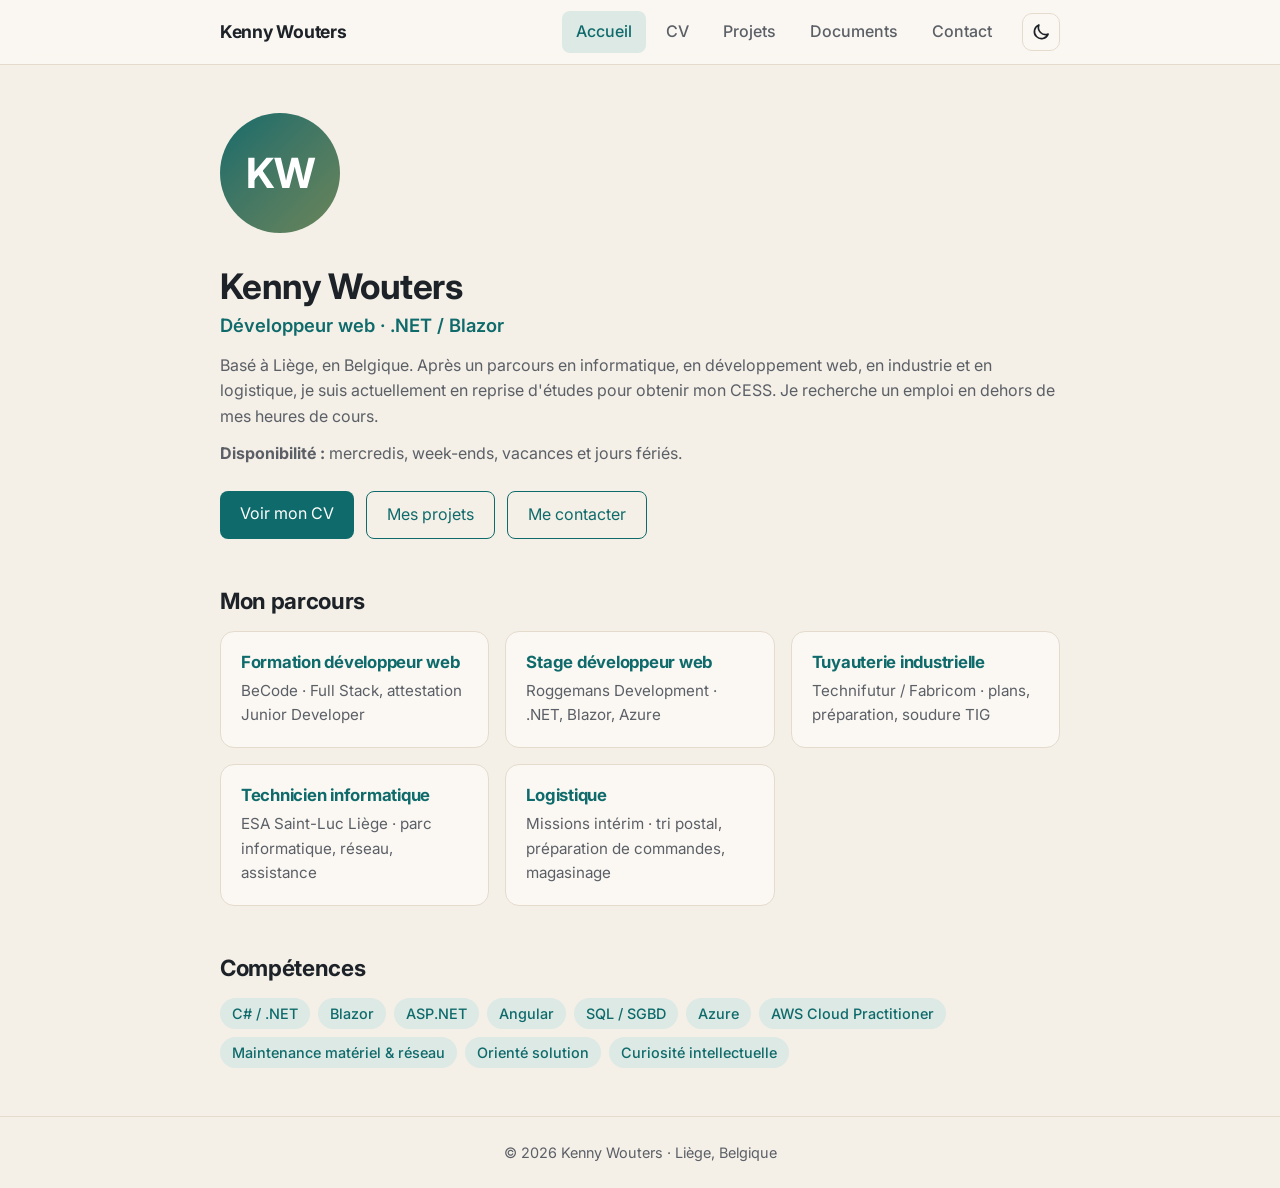
==== index.html @ 69e05adf "Projets : ajout de Labo maths ; corrections du CV - Projet Labo maths (fonctions sinusoïdales, expon" ====
<!DOCTYPE html>
<html lang="fr">
<head>
  <meta charset="UTF-8">
  <meta name="viewport" content="width=device-width, initial-scale=1">
  <title>Kenny Wouters — Développeur web</title>
  <meta name="description" content="Kenny Wouters, développeur web .NET / Blazor basé à Liège.">
  <link rel="preconnect" href="https://fonts.bunny.net">
  <link rel="stylesheet" href="https://fonts.bunny.net/css?family=inter:400,500,600|plus-jakarta-sans:600,700,800&display=swap">
  <link rel="stylesheet" href="assets/style.css?v=5">
  <script src="assets/theme.js?v=1"></script>
</head>
<body>
  <header>
    <div class="container">
      <a class="brand" href="index.html">Kenny Wouters</a>
      <nav>
        <ul>
          <li><a href="index.html" aria-current="page">Accueil</a></li>
          <li><a href="cv.html">CV</a></li>
          <li><a href="projets.html">Projets</a></li>
          <li><a href="documents.html">Documents</a></li>
          <li><a href="contact.html">Contact</a></li>
        </ul>
      </nav>
      <button type="button" id="theme-toggle" class="theme-toggle" aria-label="Changer de thème"></button>
    </div>
  </header>

  <main>
    <div class="container">
      <section class="hero">
        <div class="avatar" aria-hidden="true">KW</div>
        <div>
          <h1>Kenny Wouters</h1>
          <p class="role">Développeur web · .NET / Blazor</p>
          <p>Basé à Liège, en Belgique. Après un parcours en informatique, en développement web,
            en industrie et en logistique, je suis actuellement en reprise d'études pour obtenir mon CESS.
            Je recherche un emploi en dehors de mes heures de cours.</p>
          <p class="availability"><strong>Disponibilité :</strong> mercredis, week-ends, vacances et jours fériés.</p>
        </div>
      </section>

      <div class="actions">
        <a class="btn" href="cv.html">Voir mon CV</a>
        <a class="btn secondary" href="projets.html">Mes projets</a>
        <a class="btn secondary" href="contact.html">Me contacter</a>
      </div>

      <h2>Mon parcours</h2>
      <div class="grid">
        <a class="card" href="becode.html">
          <h3>Formation développeur web</h3>
          <p>BeCode · Full Stack, attestation Junior Developer</p>
        </a>
        <a class="card" href="roggemans.html">
          <h3>Stage développeur web</h3>
          <p>Roggemans Development · .NET, Blazor, Azure</p>
        </a>
        <a class="card" href="tuyauterie.html">
          <h3>Tuyauterie industrielle</h3>
          <p>Technifutur / Fabricom · plans, préparation, soudure TIG</p>
        </a>
        <a class="card" href="saint-luc.html">
          <h3>Technicien informatique</h3>
          <p>ESA Saint-Luc Liège · parc informatique, réseau, assistance</p>
        </a>
        <a class="card" href="interim.html">
          <h3>Logistique</h3>
          <p>Missions intérim · tri postal, préparation de commandes, magasinage</p>
        </a>
      </div>

      <h2>Compétences</h2>
      <ul class="tags">
        <li>C# / .NET</li>
        <li>Blazor</li>
        <li>ASP.NET</li>
        <li>Angular</li>
        <li>SQL / SGBD</li>
        <li>Azure</li>
        <li>AWS Cloud Practitioner</li>
        <li>Maintenance matériel &amp; réseau</li>
        <li>Orienté solution</li>
        <li>Curiosité intellectuelle</li>
      </ul>
    </div>
  </main>

  <footer>
    <div class="container">© <span id="year"></span> Kenny Wouters · Liège, Belgique</div>
  </footer>
  <script>document.getElementById("year").textContent = new Date().getFullYear();</script>
</body>
</html>
---- assets/style.css ----
:root {
  /* Ton chaud « papier » plutôt qu'un blanc pur, accent bleu-vert profond */
  --bg: #f4efe7;
  --surface: #fbf8f3;
  --text: #1d2228;
  --muted: #5b5f66;
  --accent: #0f6b6b;
  --accent-soft: #dde9e5;
  --on-accent: #ffffff;
  --border: #e4dbcd;
  --radius: 14px;
  --max: 880px;
  --font-body: "Inter", system-ui, -apple-system, "Segoe UI", Roboto, sans-serif;
  --font-title: "Plus Jakarta Sans", var(--font-body);
}

:root { color-scheme: light; }

/* Mode sombre : choisi avec le bouton, ou celui de l'appareil si aucun choix */
:root[data-theme="dark"] {
  color-scheme: dark;
  --bg: #121518;
  --surface: #1a1e22;
  --text: #ece7df;
  --muted: #a6a39d;
  --accent: #5cc3b6;
  --accent-soft: #1b3331;
  --on-accent: #0b1c1b;
  --border: #2a2f34;
}

@media (prefers-color-scheme: dark) {
  :root:not([data-theme="light"]) {
    color-scheme: dark;
    --bg: #121518;
    --surface: #1a1e22;
    --text: #ece7df;
    --muted: #a6a39d;
    --accent: #5cc3b6;
    --accent-soft: #1b3331;
    --on-accent: #0b1c1b;
    --border: #2a2f34;
  }
}

* { box-sizing: border-box; }

body {
  margin: 0;
  font-family: var(--font-body);
  background: var(--bg);
  color: var(--text);
  line-height: 1.6;
  display: flex;
  flex-direction: column;
  min-height: 100vh;
}

a { color: var(--accent); }

.container { width: 100%; max-width: var(--max); margin: 0 auto; padding: 0 20px; }

/* Header / nav */
header {
  background: color-mix(in srgb, var(--surface) 88%, transparent);
  backdrop-filter: blur(8px);
  border-bottom: 1px solid var(--border);
  position: sticky;
  top: 0;
  z-index: 10;
}
header .container {
  display: flex;
  align-items: center;
  justify-content: space-between;
  gap: 16px;
  height: 64px;
}
.brand { font-weight: 700; text-decoration: none; color: var(--text); font-size: 1.1rem; }
nav { margin-left: auto; }
nav ul { list-style: none; display: flex; gap: 6px; margin: 0; padding: 0; }
.theme-toggle {
  display: grid; place-items: center; flex-shrink: 0;
  width: 38px; height: 38px; border-radius: 10px;
  border: 1px solid var(--border); background: var(--surface); color: var(--text);
  cursor: pointer;
}
.theme-toggle:hover { background: var(--accent-soft); color: var(--accent); }
nav a {
  display: block;
  padding: 8px 14px;
  border-radius: 8px;
  text-decoration: none;
  color: var(--muted);
  font-weight: 500;
}
nav a:hover { color: var(--text); background: var(--accent-soft); }
nav a[aria-current="page"] { color: var(--accent); background: var(--accent-soft); }

main { flex: 1; padding: 48px 0; }

/* Hero */
.hero { display: flex; align-items: center; gap: 32px; flex-wrap: wrap; }
.avatar {
  width: 120px; height: 120px; border-radius: 50%;
  background: linear-gradient(135deg, var(--accent), color-mix(in srgb, var(--accent) 55%, #d9a441));
  color: var(--on-accent);
  display: grid; place-items: center;
  font-size: 2.6rem; font-weight: 700; flex-shrink: 0;
}
.hero h1 { margin: 0 0 4px; font-size: 2.2rem; line-height: 1.2; }
.hero .role { margin: 0 0 12px; color: var(--accent); font-weight: 600; font-size: 1.15rem; }
.hero p { margin: 0; color: var(--muted); }

h1, h2, h3, .brand, .avatar { font-family: var(--font-title); letter-spacing: -0.015em; }
h1, h2, h3 { line-height: 1.25; text-wrap: balance; }
p, li { text-wrap: pretty; }
h2 { font-size: 1.4rem; margin: 48px 0 16px; }
h1.page-title { font-size: 2rem; margin: 0 0 12px; }
.hero p.availability { margin-top: 12px; }
a.link-more { font-weight: 600; text-decoration: none; }
a.link-more:hover { text-decoration: underline; }
.grid.compact { grid-template-columns: repeat(auto-fit, minmax(150px, 1fr)); }
.lead { color: var(--muted); margin: 0 0 32px; }

/* Cards */
.grid { display: grid; grid-template-columns: repeat(auto-fit, minmax(220px, 1fr)); gap: 16px; }
.card {
  background: var(--surface);
  border: 1px solid var(--border);
  border-radius: var(--radius);
  padding: 20px;
}
.card h3 { margin: 0 0 6px; font-size: 1.05rem; }
.card p { margin: 0; color: var(--muted); font-size: .95rem; }

.tags { display: flex; flex-wrap: wrap; gap: 8px; padding: 0; margin: 0; list-style: none; }
.tags li {
  background: var(--accent-soft); color: var(--accent);
  padding: 4px 12px; border-radius: 999px; font-size: .9rem; font-weight: 500;
}

.btn {
  display: inline-block;
  background: var(--accent); color: var(--on-accent);
  padding: 10px 20px; border-radius: 8px;
  text-decoration: none; font-weight: 600;
  border: none; font: inherit; cursor: pointer;
}
.btn:hover { filter: brightness(1.08); }
.btn.secondary { background: transparent; color: var(--accent); border: 1px solid var(--accent); }
.actions { display: flex; gap: 12px; flex-wrap: wrap; margin-top: 24px; }

/* Timeline (CV) */
.timeline { list-style: none; margin: 0; padding: 0; border-left: 2px solid var(--border); }
.timeline li { position: relative; padding: 0 0 24px 24px; }
.timeline li::before {
  content: ""; position: absolute; left: -7px; top: 6px;
  width: 12px; height: 12px; border-radius: 50%;
  background: var(--accent); border: 2px solid var(--bg);
}
.timeline .date { font-size: .85rem; color: var(--muted); font-weight: 600; }
.timeline h3 { margin: 2px 0 2px; font-size: 1.05rem; }
.timeline p { margin: 0; color: var(--muted); }

/* Form */
form { display: grid; gap: 16px; max-width: 560px; }
label { font-weight: 600; font-size: .95rem; display: grid; gap: 6px; }
input, textarea {
  font: inherit; color: var(--text);
  background: var(--surface);
  border: 1px solid var(--border);
  border-radius: 8px; padding: 10px 12px; width: 100%;
}
input:focus, textarea:focus { outline: 2px solid var(--accent); outline-offset: 1px; border-color: transparent; }
textarea { min-height: 160px; resize: vertical; }
.hidden { display: none; }
.notice {
  background: var(--accent-soft); border-radius: var(--radius);
  padding: 16px 20px; margin-bottom: 24px;
}

footer {
  border-top: 1px solid var(--border);
  padding: 24px 0; color: var(--muted); font-size: .9rem; text-align: center;
}

@media (max-width: 600px) {
  header .container { height: auto; flex-direction: column; padding-top: 12px; padding-bottom: 12px; gap: 8px; }
  header .container { position: relative; }
  nav { margin-left: 0; }
  .theme-toggle { position: absolute; top: 8px; right: 16px; width: 34px; height: 34px; }
  nav { width: 100%; }
  nav ul { flex-wrap: wrap; justify-content: center; gap: 0; }
  nav a { padding: 6px 7px; font-size: .88rem; }
  .hero { flex-direction: column; text-align: center; gap: 20px; }
  .hero h1 { font-size: 1.8rem; }
  h1.page-title { font-size: 1.65rem; }
  h2 { margin-top: 40px; }

  /* Boutons empilés sur toute la largeur */
  .actions { flex-direction: column; align-items: stretch; }
  .btn { text-align: center; }
  form .btn { width: 100%; }

  /* Infos (entreprise, dates, type) l'une sous l'autre */
  .meta { flex-direction: column; gap: 2px; }

  /* Précédent à gauche, suivant à droite */
  .pager { flex-direction: column; gap: 12px; }
  .pager a:last-child { align-self: flex-end; text-align: right; }

  .card, .project-body { padding: 18px; }
  .grid.compact .card { padding: 14px 16px; }
}

@media print {
  header, footer, .actions, .no-print, .theme-toggle { display: none !important; }
  body { background: #fff; color: #000; }
  main { padding: 0; }
  .card { border-color: #ccc; }
}

/* Entrées cliquables du CV */
.timeline a.entry {
  display: block; text-decoration: none; color: inherit;
  margin: -8px -12px; padding: 8px 12px; border-radius: 8px;
}
.timeline a.entry:hover { background: var(--accent-soft); }
.timeline a.entry h3 { color: var(--text); }
.more { color: var(--accent); font-size: .9rem; font-weight: 600; }

/* Pages de détail */
.back { display: inline-block; margin-bottom: 24px; text-decoration: none; font-weight: 600; }
.meta { display: flex; flex-wrap: wrap; gap: 8px 20px; color: var(--muted); margin: 0 0 32px; }
.meta strong { color: var(--text); font-weight: 600; }
.detail ul { margin: 0; padding-left: 20px; }
.detail li { margin-bottom: 6px; }
.pager { display: flex; justify-content: space-between; gap: 16px; margin-top: 48px; flex-wrap: wrap; }
.pager a { text-decoration: none; font-weight: 600; }
a.card { text-decoration: none; color: inherit; transition: border-color .15s; }
a.card:hover { border-color: var(--accent); }
a.card h3 { color: var(--accent); }

/* Documents */
.docs { display: grid; grid-template-columns: repeat(auto-fill, minmax(240px, 1fr)); gap: 20px; }
.doc {
  display: flex; flex-direction: column;
  background: var(--surface); border: 1px solid var(--border); border-radius: var(--radius);
  overflow: hidden; text-decoration: none; color: inherit; transition: border-color .15s;
}
.doc:hover { border-color: var(--accent); }
.doc img {
  width: 100%; height: 220px; object-fit: cover; object-position: top;
  background: #fff; border-bottom: 1px solid var(--border);
}
.doc div { padding: 16px; }
.doc h3 { margin: 0 0 4px; font-size: 1rem; }
.doc p { margin: 0 0 8px; color: var(--muted); font-size: .9rem; }

/* Visionneuse de documents */
#viewer {
  width: min(960px, 100vw - 24px); max-height: calc(100vh - 24px);
  padding: 0; border: none; border-radius: var(--radius);
  background: var(--surface); color: var(--text);
  display: none; flex-direction: column;
}
#viewer[open] { display: flex; }
#viewer::backdrop { background: rgba(0, 0, 0, .75); }
.viewer-bar {
  display: flex; align-items: center; gap: 16px;
  padding: 12px 16px; border-bottom: 1px solid var(--border);
}
.viewer-bar strong { flex: 1; font-size: .95rem; }
.viewer-bar a { font-weight: 600; font-size: .9rem; text-decoration: none; white-space: nowrap; }
.viewer-bar button {
  background: none; border: none; color: var(--muted); font-size: 1.2rem;
  cursor: pointer; padding: 4px 8px; border-radius: 6px;
}
.viewer-bar button:hover { background: var(--accent-soft); color: var(--text); }
.viewer-body { overflow: auto; padding: 16px; background: var(--bg); }
.viewer-body img { display: block; width: 100%; height: auto; background: #fff; border-radius: 4px; }

/* Projets */
.projects { display: grid; gap: 24px; }
.project {
  display: grid; grid-template-columns: 240px 1fr;
  background: var(--surface); border: 1px solid var(--border); border-radius: var(--radius);
  overflow: hidden;
}
.project-visual { display: grid; place-items: center; padding: 24px; min-height: 200px; }
.project-visual img { width: 140px; height: 140px; object-fit: contain; }
.project-body { padding: 24px; }
.project-body h2 { margin: 0 0 4px; font-size: 1.3rem; }
.project-body .meta { margin-bottom: 12px; }
.project-body p { margin: 0 0 12px; }
.project-body ul.features { margin: 0 0 16px; padding-left: 20px; color: var(--muted); }
.project-body .tags { margin-bottom: 20px; }
.project-body .actions { margin-top: 0; }
.status {
  display: inline-block; font-size: .8rem; font-weight: 600; padding: 2px 10px;
  border-radius: 999px; background: var(--accent-soft); color: var(--accent); margin-left: 8px;
  vertical-align: middle;
}
.project.upcoming { border-style: dashed; grid-template-columns: 1fr; }
.project.upcoming .project-body { color: var(--muted); text-align: center; }

@media (max-width: 640px) {
  .project { grid-template-columns: 1fr; }
  .project-visual { min-height: 160px; }
}
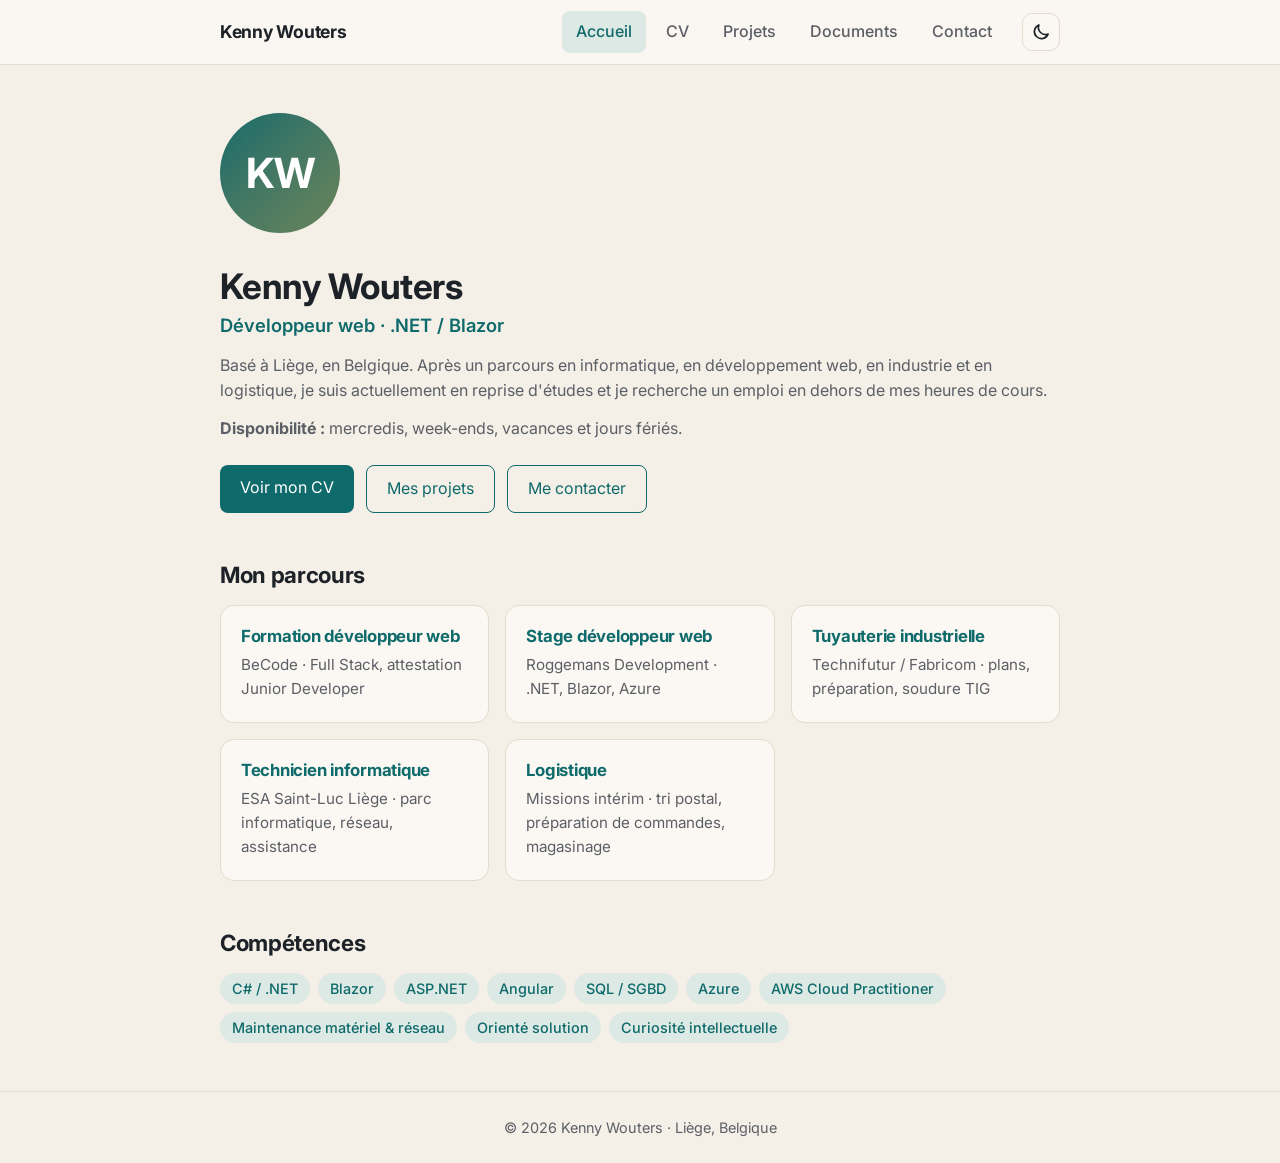
==== commit a09dd600: "text typo" ====
--- a/index.html
+++ b/index.html
@@ -35,8 +35,8 @@
           <h1>Kenny Wouters</h1>
           <p class="role">Développeur web · .NET / Blazor</p>
           <p>Basé à Liège, en Belgique. Après un parcours en informatique, en développement web,
-            en industrie et en logistique, je suis actuellement en reprise d'études pour obtenir mon CESS.
-            Je recherche un emploi en dehors de mes heures de cours.</p>
+            en industrie et en logistique, je suis actuellement en reprise d'études et
+            je recherche un emploi en dehors de mes heures de cours.</p>
           <p class="availability"><strong>Disponibilité :</strong> mercredis, week-ends, vacances et jours fériés.</p>
         </div>
       </section>
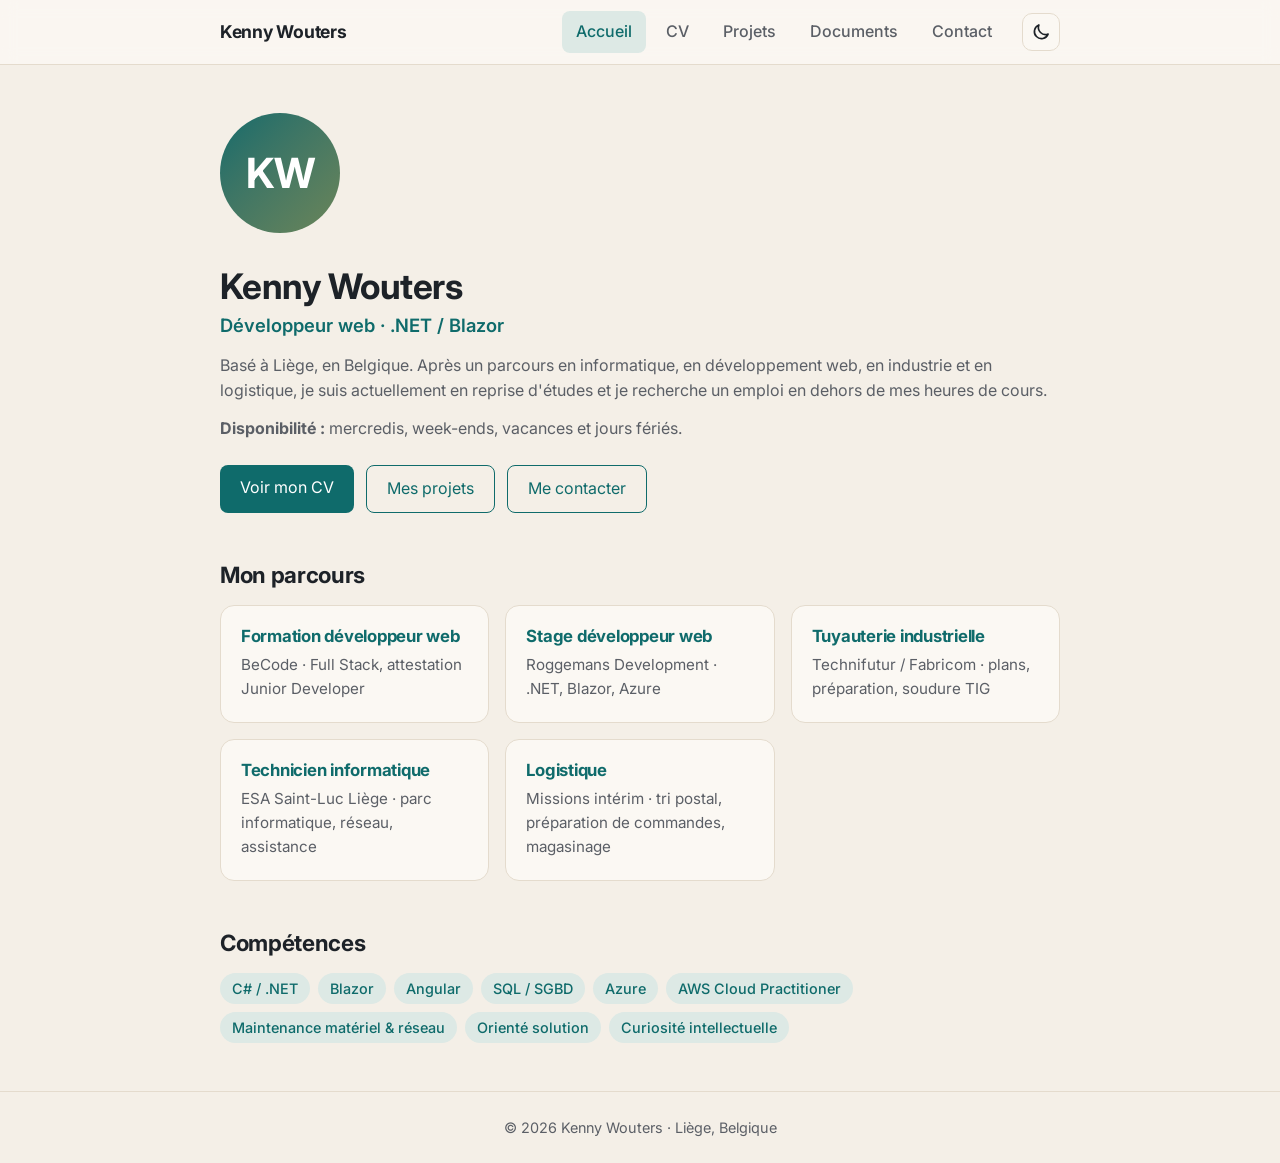
==== commit 91b629cf: "text typo" ====
--- a/index.html
+++ b/index.html
@@ -75,7 +75,6 @@
       <ul class="tags">
         <li>C# / .NET</li>
         <li>Blazor</li>
-        <li>ASP.NET</li>
         <li>Angular</li>
         <li>SQL / SGBD</li>
         <li>Azure</li>
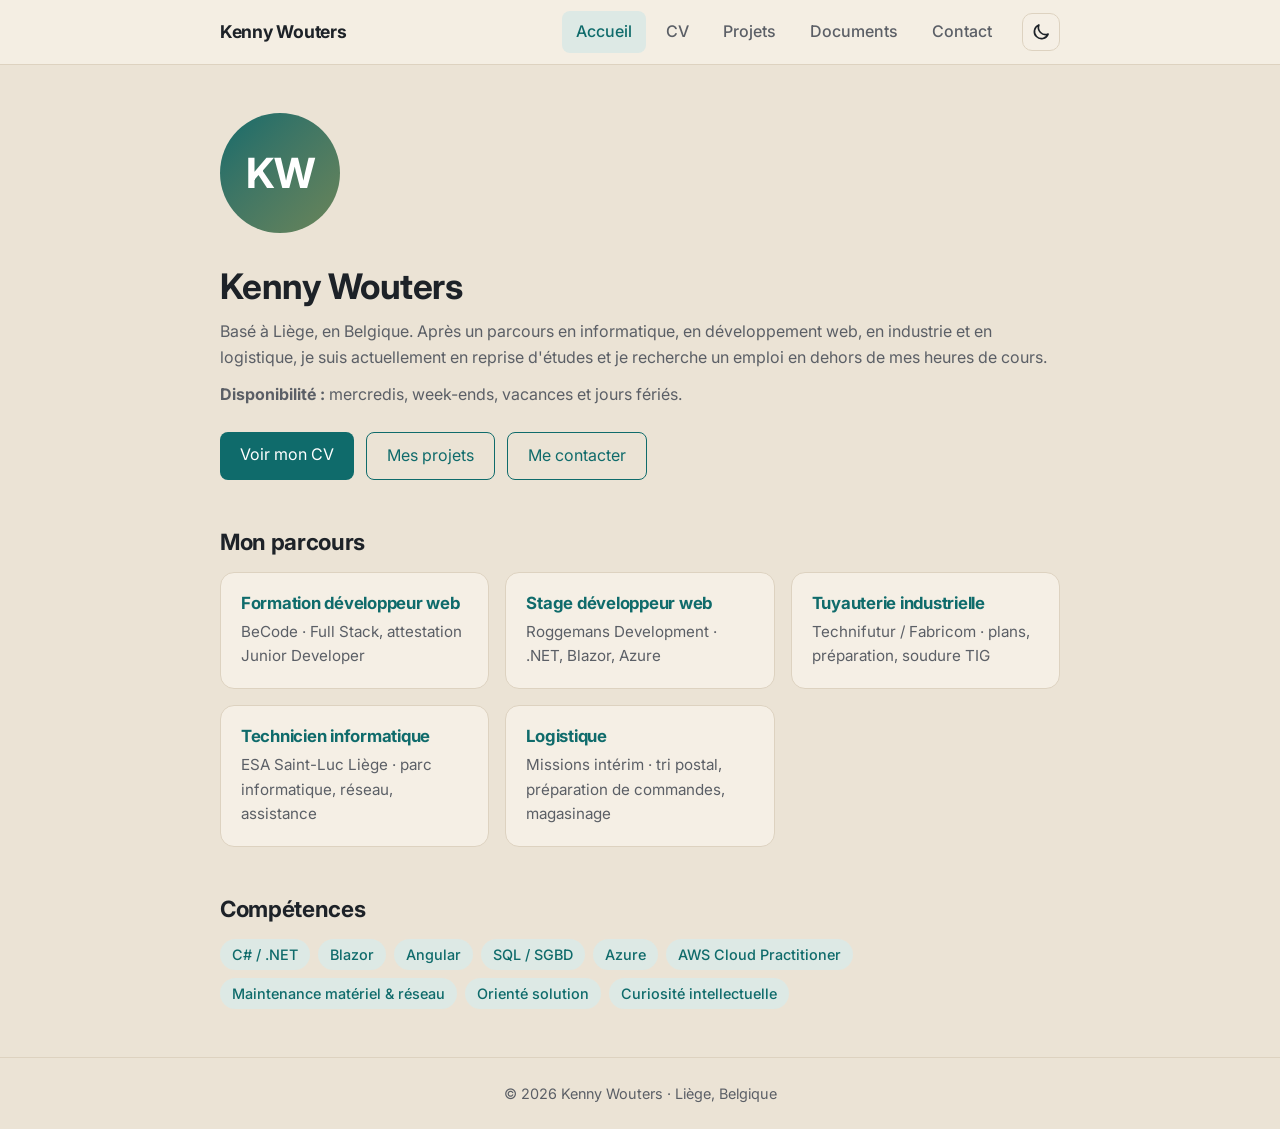
==== commit 0ddb25d6: "Beige plus marqué, page Projets plus claire, accueil sans intitulé de poste, anglais B1-B2 Co-Author" ====
--- a/index.html
+++ b/index.html
@@ -1,13 +1,27 @@
 <!DOCTYPE html>
+<!--
+  ⠀⠀⠀⠀⠀⢀⣠⠤⠖⠚⠋⠉⣥⣦⡶⢗⣢⡀⡀
+  ⠀⠀⠀⢀⠴⠋⠀⠀⠀⠀⡀⣰⡿⣯⣜⢁⡓⠃⠙⠢⡀
+  ⠀⢀⡴⠃⠀⠀⠀⠀⠀⠀⣿⢿⣵⣰⡯⣩⡿⠃⠀⠀⠈⢦⡀
+  ⠀⡞⠀⠀⠀⠀⠀⠀⠀⣠⣙⠼⡟⣻⣡⡭⠖⠀⠀⠀⠀⠀⢳
+  ⣸⠁⠀⠀⠀⠀⠀⠀⠀⠀⠈⢱⠸⠛⠒⠂⠀⠀⠀⠀⠀⠀⠈⣇
+  ⡏⠀⠀⠀⠀⠀⢀⣠⣤⡀⠀⣾⢀⣀⣤⣤⣄⠀⠀⠀⠀⠀⠀⢹
+  ⣇⠀⠀⠀⠀⣴⣿⣽⡿⠿⠙⢿⠉⠙⢿⣶⣬⣷⣄⠀⠀⠀⠀⣸
+  ⢹⡀⠀⠀⢰⠿⠋⠁⠀⠀⠀⣸⣇⠀⠀⠀⠉⠉⠁⠀⠀⠀⢀⡏
+  ⠀⢧⠀⠀⠀⠀⠀⠀⠀⠀⠀⠀⠹⣦⡎⠀⠀⠀⠀⠀⠀⠀⡼
+  ⠀⠀⠳⣄⠀⠀⠀⠀⠀⠀⠀⠀⠀⢹⡄⠀⠀⠀⠀⠀⣠⠞
+  ⠀⠀⠀⠈⠳⣄⡀⠀⠀⠀⠀⠀⠀⢻⡇⠀⠀⢀⣠⠞⠁
+  ⠀⠀⠀⠀⠀⠀⠉⠓⠦⠤⣤⣄⣀⢸⠇⠴⠚⠉
+-->
 <html lang="fr">
 <head>
   <meta charset="UTF-8">
   <meta name="viewport" content="width=device-width, initial-scale=1">
-  <title>Kenny Wouters — Développeur web</title>
-  <meta name="description" content="Kenny Wouters, développeur web .NET / Blazor basé à Liège.">
+  <title>Kenny Wouters — Portfolio</title>
+  <meta name="description" content="Portfolio de Kenny Wouters, basé à Liège : CV, projets et documents.">
   <link rel="preconnect" href="https://fonts.bunny.net">
   <link rel="stylesheet" href="https://fonts.bunny.net/css?family=inter:400,500,600|plus-jakarta-sans:600,700,800&display=swap">
-  <link rel="stylesheet" href="assets/style.css?v=5">
+  <link rel="stylesheet" href="assets/style.css?v=6">
   <script src="assets/theme.js?v=1"></script>
 </head>
 <body>
@@ -33,7 +47,6 @@
         <div class="avatar" aria-hidden="true">KW</div>
         <div>
           <h1>Kenny Wouters</h1>
-          <p class="role">Développeur web · .NET / Blazor</p>
           <p>Basé à Liège, en Belgique. Après un parcours en informatique, en développement web,
             en industrie et en logistique, je suis actuellement en reprise d'études et
             je recherche un emploi en dehors de mes heures de cours.</p>
--- a/assets/style.css
+++ b/assets/style.css
@@ -1,13 +1,13 @@
 :root {
   /* Ton chaud « papier » plutôt qu'un blanc pur, accent bleu-vert profond */
-  --bg: #f4efe7;
-  --surface: #fbf8f3;
+  --bg: #ebe3d5;
+  --surface: #f5efe5;
   --text: #1d2228;
   --muted: #5b5f66;
   --accent: #0f6b6b;
   --accent-soft: #dde9e5;
   --on-accent: #ffffff;
-  --border: #e4dbcd;
+  --border: #ddd2c0;
   --radius: 14px;
   --max: 880px;
   --font-body: "Inter", system-ui, -apple-system, "Segoe UI", Roboto, sans-serif;
@@ -109,7 +109,7 @@
   font-size: 2.6rem; font-weight: 700; flex-shrink: 0;
 }
 .hero h1 { margin: 0 0 4px; font-size: 2.2rem; line-height: 1.2; }
-.hero .role { margin: 0 0 12px; color: var(--accent); font-weight: 600; font-size: 1.15rem; }
+.hero h1 + p { margin-top: 12px; }
 .hero p { margin: 0; color: var(--muted); }
 
 h1, h2, h3, .brand, .avatar { font-family: var(--font-title); letter-spacing: -0.015em; }
@@ -122,6 +122,7 @@
 a.link-more:hover { text-decoration: underline; }
 .grid.compact { grid-template-columns: repeat(auto-fit, minmax(150px, 1fr)); }
 .lead { color: var(--muted); margin: 0 0 32px; }
+.lead.strong { color: var(--text); font-size: 1.2rem; font-weight: 500; }
 
 /* Cards */
 .grid { display: grid; grid-template-columns: repeat(auto-fit, minmax(220px, 1fr)); gap: 16px; }
